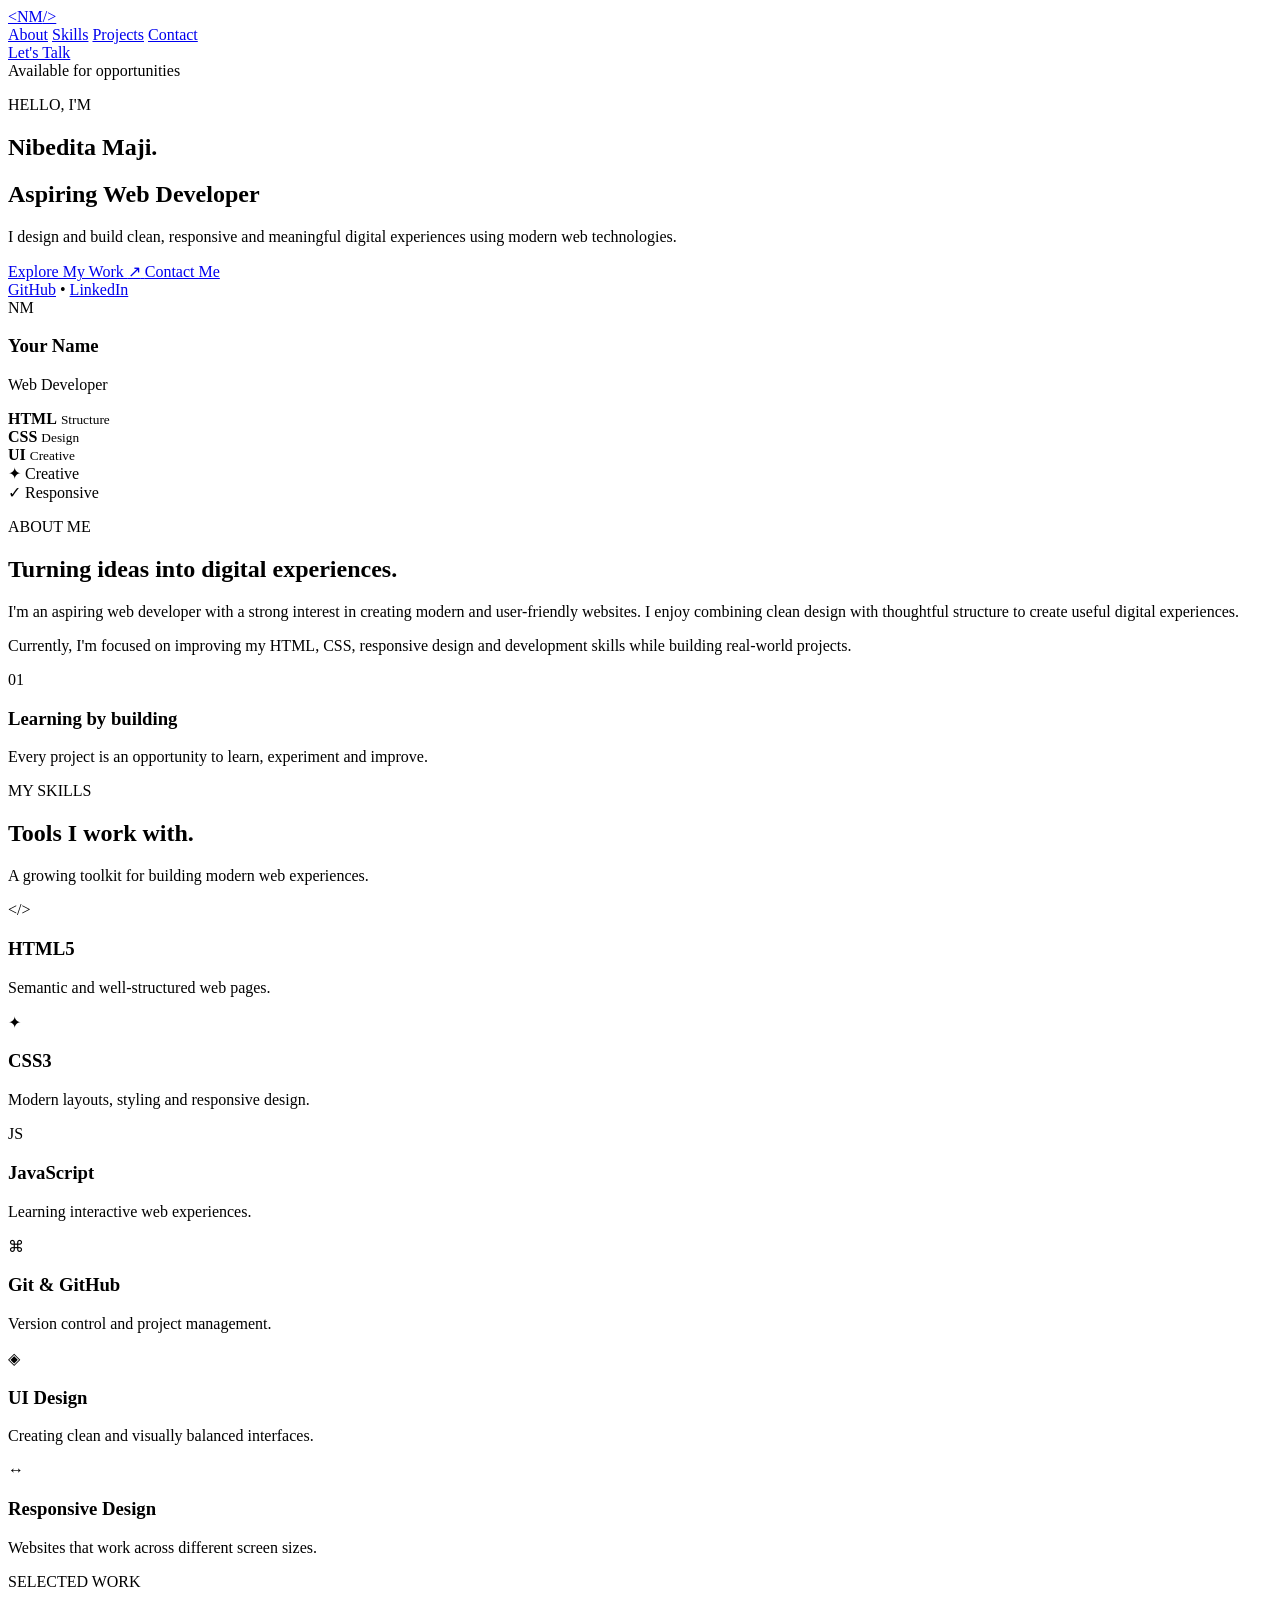
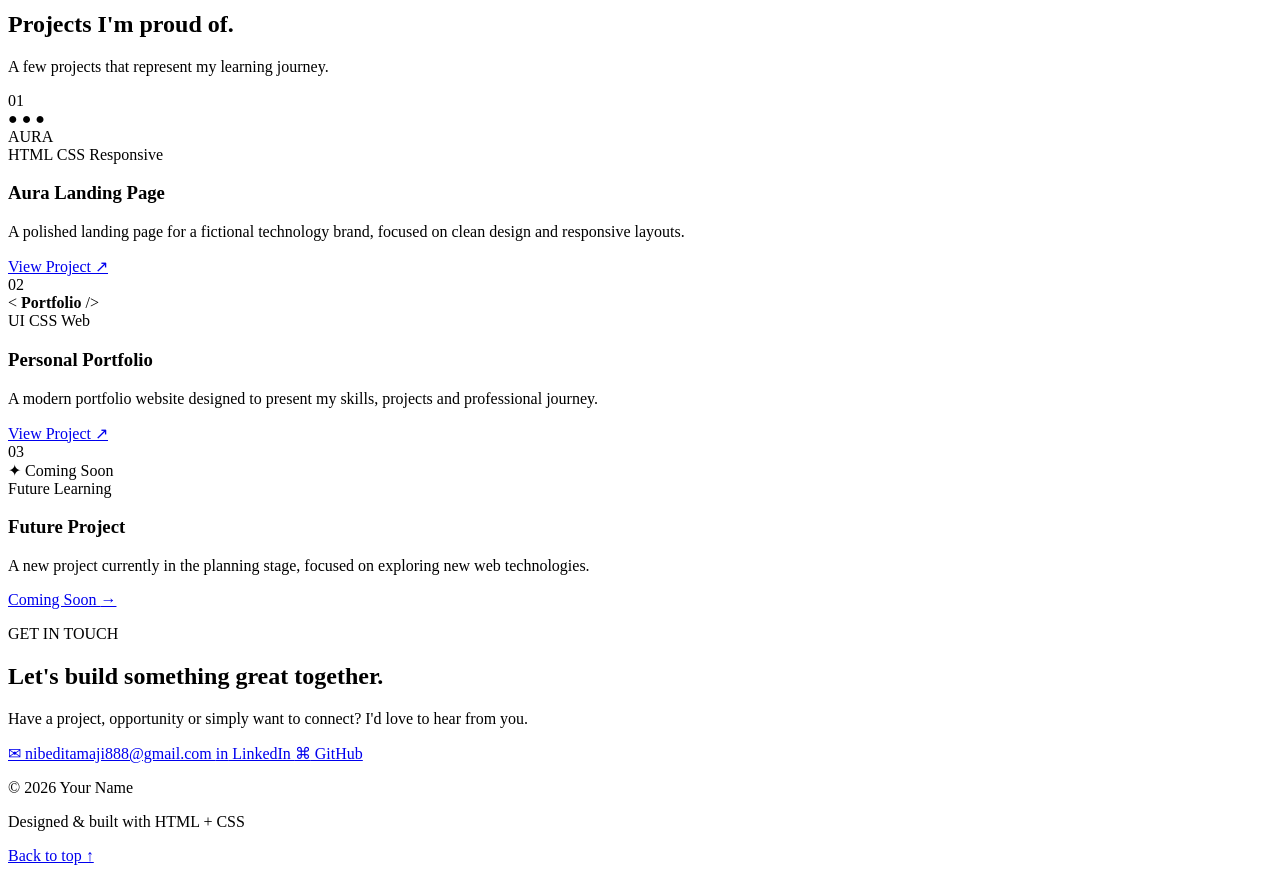
==== task 2/index.html @ 605a06db "Add initial HTML structure for portfolio website This HTML file serves as a personal portfolio websi" ====
<!DOCTYPE html>
<html lang="en">
<head>
    <meta charset="UTF-8">
    <meta name="viewport" content="width=device-width, initial-scale=1.0">

    <title>Your Name | Web Developer</title>

    <link rel="preconnect" href="https://fonts.googleapis.com">
    <link rel="preconnect" href="https://fonts.gstatic.com" crossorigin>
    <link href="https://fonts.googleapis.com/css2?family=Inter:wght@400;500;600;700;800&display=swap" rel="stylesheet">

    <link rel="stylesheet" href="styles.css">
</head>

<body>

    <!-- Navigation -->
    <header class="navbar">
        <div class="container nav-container">

            <a href="#home" class="logo">
                <span>&lt;</span>NM<span>/&gt;</span>
            </a>

            <nav class="nav-links">
                <a href="#about">About</a>
                <a href="#skills">Skills</a>
                <a href="#projects">Projects</a>
                <a href="#contact">Contact</a>
            </nav>

            <a href="#contact" class="nav-contact">Let's Talk</a>

        </div>
    </header>


    <!-- Hero -->
    <main>

        <section id="home" class="hero">
            <div class="hero-glow"></div>

            <div class="container hero-container">

                <div class="hero-text">

                    <div class="availability">
                        <span class="status-dot"></span>
                        Available for opportunities
                    </div>

                    <p class="eyebrow">HELLO, I'M</p>

                    <h1>
                        Nibedita <span>Maji.</span>
                    </h1>

                    <h2>
                        Aspiring Web Developer
                    </h2>

                    <p class="hero-description">
                        I design and build clean, responsive and meaningful
                        digital experiences using modern web technologies.
                    </p>

                    <div class="hero-buttons">
                        <a href="#projects" class="btn primary-btn">
                            Explore My Work
                            <span>↗</span>
                        </a>

                        <a href="#contact" class="btn secondary-btn">
                            Contact Me
                        </a>
                    </div>

                    <div class="social-links">
                        <a href="#" aria-label="GitHub">GitHub</a>
                        <span>•</span>
                        <a href="#" aria-label="LinkedIn">LinkedIn</a>
                    </div>

                </div>


                <!-- Profile Card -->
                <div class="hero-visual">

                    <div class="profile-card">

                        <div class="profile-top">
                            <span class="window-dot"></span>
                            <span class="window-dot"></span>
                            <span class="window-dot"></span>
                        </div>

                        <div class="profile-avatar">
                            NM
                        </div>

                        <h3>Your Name</h3>

                        <p>Web Developer</p>

                        <div class="profile-line"></div>

                        <div class="profile-stats">
                            <div>
                                <strong>HTML</strong>
                                <small>Structure</small>
                            </div>

                            <div>
                                <strong>CSS</strong>
                                <small>Design</small>
                            </div>

                            <div>
                                <strong>UI</strong>
                                <small>Creative</small>
                            </div>
                        </div>

                    </div>

                    <div class="floating-card card-one">
                        <span>✦</span>
                        Creative
                    </div>

                    <div class="floating-card card-two">
                        <span>✓</span>
                        Responsive
                    </div>

                </div>

            </div>
        </section>


        <!-- About -->
        <section id="about" class="section">
            <div class="container">

                <div class="section-heading">
                    <p class="eyebrow">ABOUT ME</p>
                    <h2>Turning ideas into <span>digital experiences.</span></h2>
                </div>

                <div class="about-grid">

                    <div class="about-text">
                        <p>
                            I'm an aspiring web developer with a strong interest
                            in creating modern and user-friendly websites.
                            I enjoy combining clean design with thoughtful
                            structure to create useful digital experiences.
                        </p>

                        <p>
                            Currently, I'm focused on improving my HTML, CSS,
                            responsive design and development skills while
                            building real-world projects.
                        </p>
                    </div>

                    <div class="about-highlight">

                        <div class="highlight-number">01</div>

                        <div>
                            <h3>Learning by building</h3>
                            <p>
                                Every project is an opportunity to learn,
                                experiment and improve.
                            </p>
                        </div>

                    </div>

                </div>

            </div>
        </section>


        <!-- Skills -->
        <section id="skills" class="section skills-section">
            <div class="container">

                <div class="section-heading center">
                    <p class="eyebrow">MY SKILLS</p>
                    <h2>Tools I <span>work with.</span></h2>
                    <p>
                        A growing toolkit for building modern web experiences.
                    </p>
                </div>

                <div class="skills-grid">

                    <div class="skill-card">
                        <div class="skill-icon html-icon">&lt;/&gt;</div>
                        <h3>HTML5</h3>
                        <p>Semantic and well-structured web pages.</p>
                    </div>

                    <div class="skill-card">
                        <div class="skill-icon css-icon">✦</div>
                        <h3>CSS3</h3>
                        <p>Modern layouts, styling and responsive design.</p>
                    </div>

                    <div class="skill-card">
                        <div class="skill-icon js-icon">JS</div>
                        <h3>JavaScript</h3>
                        <p>Learning interactive web experiences.</p>
                    </div>

                    <div class="skill-card">
                        <div class="skill-icon git-icon">⌘</div>
                        <h3>Git & GitHub</h3>
                        <p>Version control and project management.</p>
                    </div>

                    <div class="skill-card">
                        <div class="skill-icon ui-icon">◈</div>
                        <h3>UI Design</h3>
                        <p>Creating clean and visually balanced interfaces.</p>
                    </div>

                    <div class="skill-card">
                        <div class="skill-icon responsive-icon">↔</div>
                        <h3>Responsive Design</h3>
                        <p>Websites that work across different screen sizes.</p>
                    </div>

                </div>

            </div>
        </section>


        <!-- Projects -->
        <section id="projects" class="section">
            <div class="container">

                <div class="section-heading project-heading">
                    <div>
                        <p class="eyebrow">SELECTED WORK</p>
                        <h2>Projects I'm <span>proud of.</span></h2>
                    </div>

                    <p>
                        A few projects that represent my learning journey.
                    </p>
                </div>


                <div class="projects-grid">

                    <!-- Project 1 -->
                    <article class="project-card">

                        <div class="project-visual project-purple">
                            <span class="project-label">01</span>

                            <div class="mini-browser">
                                <div class="mini-dots">
                                    ● ● ●
                                </div>
                                <div class="mini-content">
                                    AURA
                                </div>
                            </div>
                        </div>

                        <div class="project-content">
                            <div class="project-meta">
                                <span>HTML</span>
                                <span>CSS</span>
                                <span>Responsive</span>
                            </div>

                            <h3>Aura Landing Page</h3>

                            <p>
                                A polished landing page for a fictional
                                technology brand, focused on clean design
                                and responsive layouts.
                            </p>

                            <a href="#" class="project-link">
                                View Project <span>↗</span>
                            </a>
                        </div>

                    </article>


                    <!-- Project 2 -->
                    <article class="project-card">

                        <div class="project-visual project-blue">
                            <span class="project-label">02</span>

                            <div class="code-window">
                                <span>&lt;</span>
                                <strong>Portfolio</strong>
                                <span>/&gt;</span>
                            </div>
                        </div>

                        <div class="project-content">
                            <div class="project-meta">
                                <span>UI</span>
                                <span>CSS</span>
                                <span>Web</span>
                            </div>

                            <h3>Personal Portfolio</h3>

                            <p>
                                A modern portfolio website designed to present
                                my skills, projects and professional journey.
                            </p>

                            <a href="#" class="project-link">
                                View Project <span>↗</span>
                            </a>
                        </div>

                    </article>


                    <!-- Project 3 -->
                    <article class="project-card">

                        <div class="project-visual project-green">
                            <span class="project-label">03</span>

                            <div class="future-project">
                                <span>✦</span>
                                Coming Soon
                            </div>
                        </div>

                        <div class="project-content">
                            <div class="project-meta">
                                <span>Future</span>
                                <span>Learning</span>
                            </div>

                            <h3>Future Project</h3>

                            <p>
                                A new project currently in the planning stage,
                                focused on exploring new web technologies.
                            </p>

                            <a href="#" class="project-link">
                                Coming Soon <span>→</span>
                            </a>
                        </div>

                    </article>

                </div>

            </div>
        </section>


        <!-- Contact -->
        <section id="contact" class="contact-section">
            <div class="container">

                <div class="contact-card">

                    <div>
                        <p class="eyebrow">GET IN TOUCH</p>

                        <h2>
                            Let's build something
                            <span>great together.</span>
                        </h2>

                        <p>
                            Have a project, opportunity or simply want to
                            connect? I'd love to hear from you.
                        </p>
                    </div>

                    <div class="contact-details">

                        <a href="mailto:nibeditamaji888@gmail.com">
                            <span>✉</span>
                            nibeditamaji888@gmail.com
                        </a>

                        <a href="#" target="_blank">
                            <span>in</span>
                            LinkedIn
                        </a>

                        <a href="#" target="_blank">
                            <span>⌘</span>
                            GitHub
                        </a>

                    </div>

                </div>

            </div>
        </section>

    </main>


    <!-- Footer -->
    <footer class="footer">
        <div class="container footer-content">

            <p>
                © 2026 Your Name
            </p>

            <p>
                Designed & built with HTML + CSS
            </p>

            <a href="#home">
                Back to top ↑
            </a>

        </div>
    </footer>

</body>
</html>
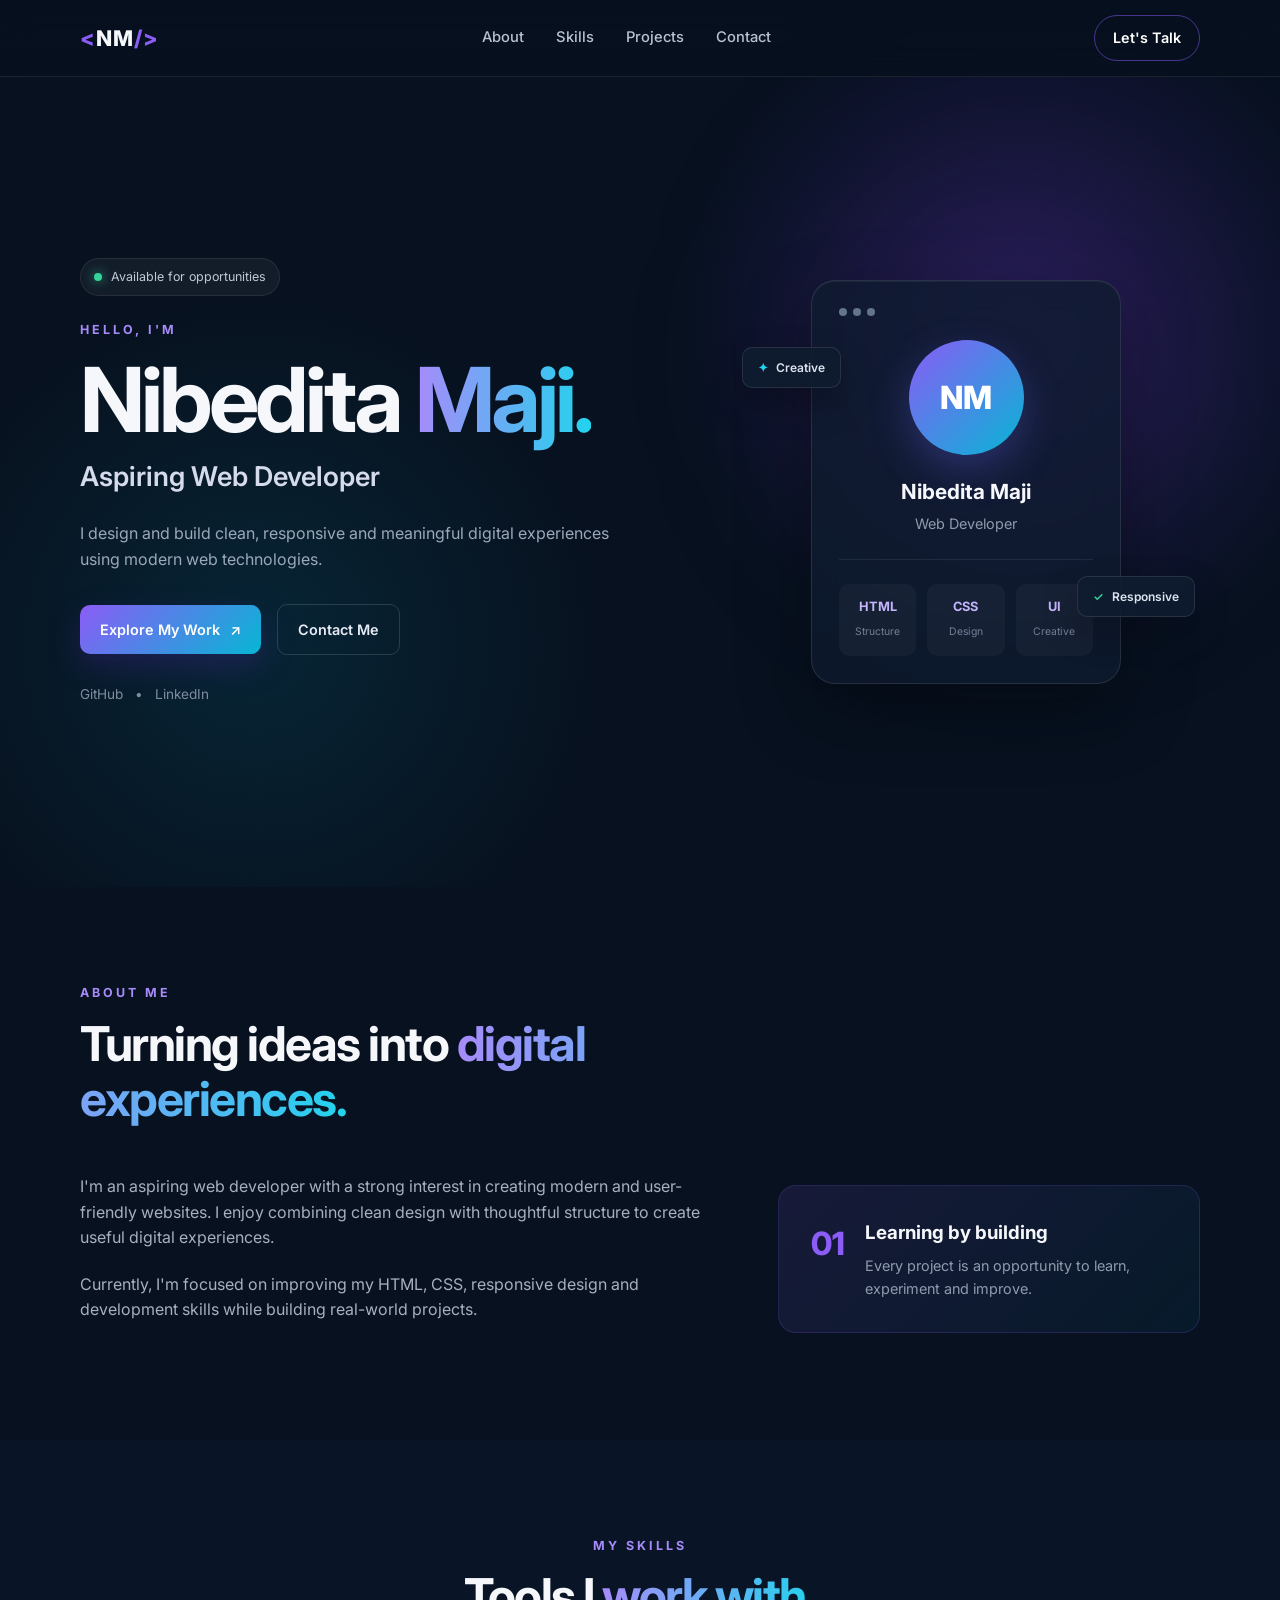
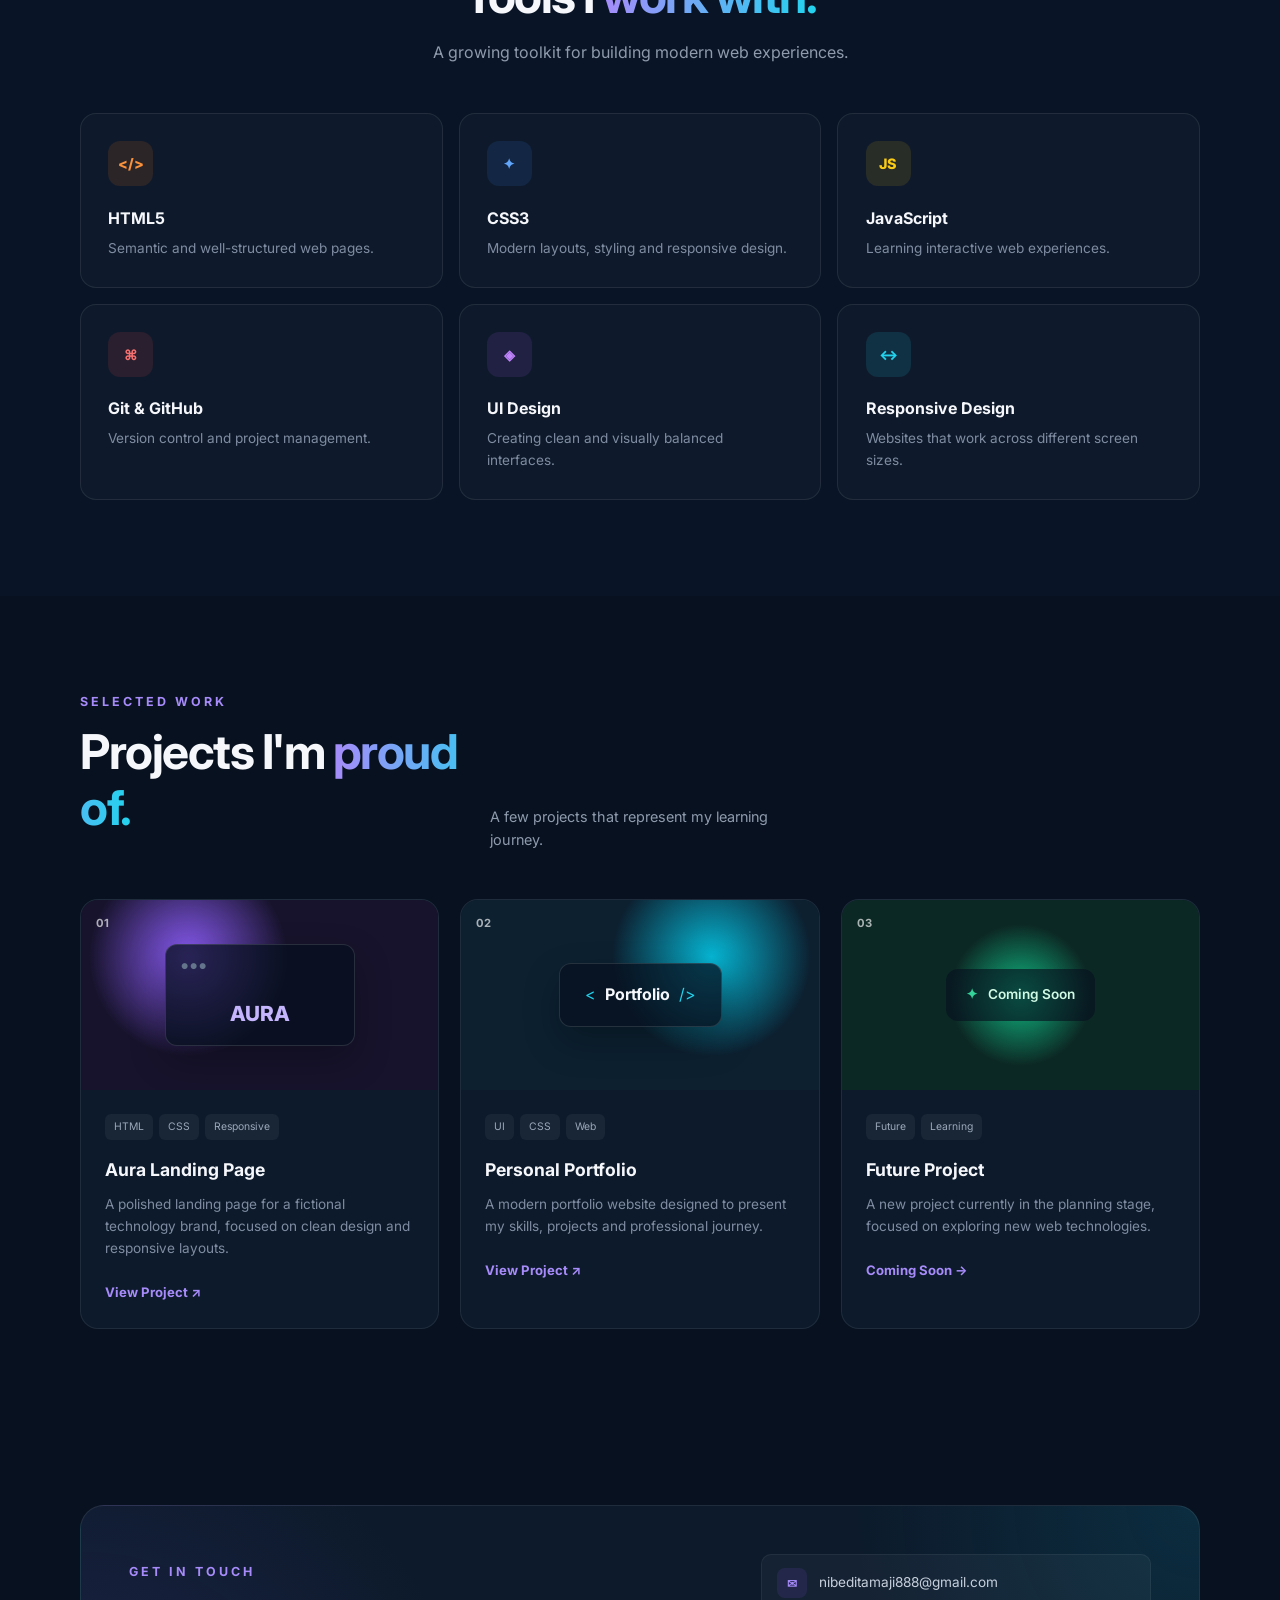
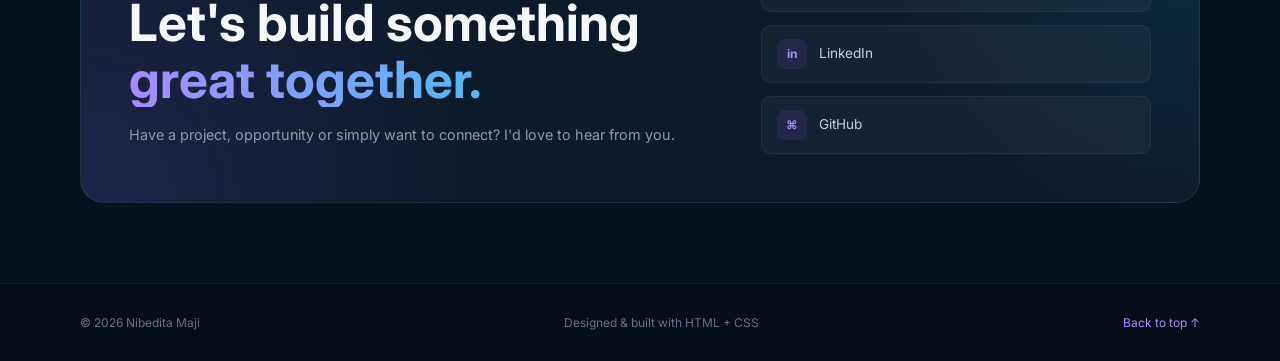
==== commit 0ad7cff8: "Update personal information in index.html" ====
--- a/task 2/index.html
+++ b/task 2/index.html
@@ -4,7 +4,7 @@
     <meta charset="UTF-8">
     <meta name="viewport" content="width=device-width, initial-scale=1.0">
 
-    <title>Your Name | Web Developer</title>
+    <title>Nibedita Maji | Web Developer</title>
 
     <link rel="preconnect" href="https://fonts.googleapis.com">
     <link rel="preconnect" href="https://fonts.gstatic.com" crossorigin>
@@ -77,10 +77,22 @@
                         </a>
                     </div>
 
-                    <div class="social-links">
-                        <a href="#" aria-label="GitHub">GitHub</a>
-                        <span>•</span>
-                        <a href="#" aria-label="LinkedIn">LinkedIn</a>
+                    <div class="social-links"> 
+                       <a href="https://github.com/Nibedita888/Nibedita-Maji" 
+                          target="_blank" 
+                          rel="noopener noreferrer" 
+                          aria-label="GitHub">
+                          GitHub
+                        </a> 
+
+                        <span>•</span> 
+
+                        <a href="https://www.linkedin.com/in/nibedita-maji-248890333/" 
+                           target="_blank" 
+                           rel="noopener noreferrer" 
+                           aria-label="LinkedIn">
+                           LinkedIn
+                        </a>
                     </div>
 
                 </div>
@@ -101,7 +113,7 @@
                             NM
                         </div>
 
-                        <h3>Your Name</h3>
+                        <h3>Nibedita Maji</h3>
 
                         <p>Web Developer</p>
 
@@ -401,14 +413,18 @@
                             nibeditamaji888@gmail.com
                         </a>
 
-                        <a href="#" target="_blank">
-                            <span>in</span>
-                            LinkedIn
-                        </a>
-
-                        <a href="#" target="_blank">
-                            <span>⌘</span>
-                            GitHub
+                        <a href="https://www.linkedin.com/in/nibedita-maji-248890333/" 
+                           target="_blank" 
+                           rel="noopener noreferrer"> 
+                           <span>in</span> 
+                           LinkedIn 
+                        </a> 
+
+                        <a href="https://github.com/Nibedita888/Nibedita-Maji" 
+                           target="_blank" 
+                           rel="noopener noreferrer"> 
+                           <span>⌘</span> 
+                           GitHub 
                         </a>
 
                     </div>
@@ -426,7 +442,7 @@
         <div class="container footer-content">
 
             <p>
-                © 2026 Your Name
+                © 2026 Nibedita Maji
             </p>
 
             <p>
@@ -442,3 +458,4 @@
 
 </body>
 </html>
+    
--- a/task 2/styles.css
+++ b/task 2/styles.css
@@ -0,0 +1,1193 @@
+/* ================================
+   RESET & BASIC SETTINGS
+================================ */
+
+* {
+    margin: 0;
+    padding: 0;
+    box-sizing: border-box;
+}
+
+html {
+    scroll-behavior: smooth;
+}
+
+body {
+    font-family: "Inter", sans-serif;
+    background: #07111f;
+    color: #f5f7fb;
+    line-height: 1.6;
+    overflow-x: hidden;
+}
+
+a {
+    text-decoration: none;
+    color: inherit;
+}
+
+.container {
+    width: min(1120px, 90%);
+    margin: 0 auto;
+}
+
+
+/* ================================
+   NAVIGATION
+================================ */
+
+.navbar {
+    position: sticky;
+    top: 0;
+    z-index: 1000;
+
+    background: rgba(7, 17, 31, 0.82);
+    backdrop-filter: blur(16px);
+
+    border-bottom: 1px solid rgba(255, 255, 255, 0.08);
+}
+
+.nav-container {
+    min-height: 76px;
+
+    display: flex;
+    align-items: center;
+    justify-content: space-between;
+
+    gap: 2rem;
+}
+
+.logo {
+    font-size: 1.35rem;
+    font-weight: 800;
+    letter-spacing: 1px;
+}
+
+.logo span {
+    color: #8b5cf6;
+}
+
+.nav-links {
+    display: flex;
+    align-items: center;
+    gap: 2rem;
+}
+
+.nav-links a {
+    color: #b8c2d1;
+    font-size: 0.92rem;
+    font-weight: 500;
+
+    transition: 0.3s ease;
+}
+
+.nav-links a:hover {
+    color: #ffffff;
+}
+
+.nav-contact {
+    padding: 10px 18px;
+
+    border: 1px solid rgba(139, 92, 246, 0.5);
+    border-radius: 999px;
+
+    color: #ffffff;
+    font-size: 0.9rem;
+    font-weight: 600;
+
+    transition: 0.3s ease;
+}
+
+.nav-contact:hover {
+    background: #8b5cf6;
+    border-color: #8b5cf6;
+    transform: translateY(-2px);
+}
+
+
+/* ================================
+   HERO SECTION
+================================ */
+
+.hero {
+    position: relative;
+    min-height: 90vh;
+
+    display: flex;
+    align-items: center;
+
+    padding: 6rem 0;
+
+    background:
+        radial-gradient(circle at 80% 30%, rgba(91, 33, 182, 0.25), transparent 30%),
+        radial-gradient(circle at 20% 70%, rgba(6, 182, 212, 0.12), transparent 30%);
+}
+
+.hero-glow {
+    position: absolute;
+
+    width: 400px;
+    height: 400px;
+
+    top: 10%;
+    right: 5%;
+
+    background: rgba(139, 92, 246, 0.12);
+    filter: blur(100px);
+
+    border-radius: 50%;
+
+    pointer-events: none;
+}
+
+.hero-container {
+    position: relative;
+    z-index: 2;
+
+    display: grid;
+    grid-template-columns: 1.1fr 0.9fr;
+
+    align-items: center;
+
+    gap: 5rem;
+}
+
+.hero-text {
+    max-width: 650px;
+}
+
+
+/* Availability */
+
+.availability {
+    display: inline-flex;
+    align-items: center;
+    gap: 9px;
+
+    padding: 8px 13px;
+
+    margin-bottom: 1.5rem;
+
+    background: rgba(255, 255, 255, 0.05);
+
+    border: 1px solid rgba(255, 255, 255, 0.08);
+
+    border-radius: 999px;
+
+    color: #bfc8d6;
+    font-size: 0.78rem;
+}
+
+.status-dot {
+    width: 8px;
+    height: 8px;
+
+    background: #34d399;
+    border-radius: 50%;
+
+    box-shadow: 0 0 12px rgba(52, 211, 153, 0.8);
+}
+
+
+/* Small headings */
+
+.eyebrow {
+    margin-bottom: 0.8rem;
+
+    color: #a78bfa;
+
+    font-size: 0.78rem;
+    font-weight: 700;
+
+    letter-spacing: 3px;
+}
+
+
+/* Hero title */
+
+.hero h1 {
+    margin-bottom: 0.5rem;
+
+    font-size: clamp(3rem, 7vw, 5.8rem);
+    line-height: 1.05;
+
+    letter-spacing: -4px;
+}
+
+.hero h1 span {
+    background: linear-gradient(90deg, #a78bfa, #22d3ee);
+
+    -webkit-background-clip: text;
+    -webkit-text-fill-color: transparent;
+}
+
+.hero h2 {
+    margin-bottom: 1.4rem;
+
+    color: #d5dbea;
+
+    font-size: clamp(1.25rem, 3vw, 1.7rem);
+    font-weight: 600;
+}
+
+.hero-description {
+    max-width: 570px;
+
+    margin-bottom: 2rem;
+
+    color: #9ba8ba;
+
+    font-size: 1rem;
+}
+
+
+/* Buttons */
+
+.hero-buttons {
+    display: flex;
+    align-items: center;
+    gap: 1rem;
+
+    margin-bottom: 1.8rem;
+}
+
+.btn {
+    display: inline-flex;
+    align-items: center;
+    justify-content: center;
+    gap: 10px;
+
+    padding: 13px 20px;
+
+    border-radius: 10px;
+
+    font-size: 0.9rem;
+    font-weight: 600;
+
+    transition: 0.3s ease;
+}
+
+.primary-btn {
+    background: linear-gradient(135deg, #8b5cf6, #06b6d4);
+
+    color: white;
+
+    box-shadow: 0 12px 30px rgba(91, 33, 182, 0.25);
+}
+
+.primary-btn:hover {
+    transform: translateY(-3px);
+    box-shadow: 0 18px 35px rgba(91, 33, 182, 0.35);
+}
+
+.secondary-btn {
+    border: 1px solid rgba(255, 255, 255, 0.14);
+
+    color: #e7ebf3;
+}
+
+.secondary-btn:hover {
+    background: rgba(255, 255, 255, 0.06);
+    transform: translateY(-3px);
+}
+
+
+/* Social links */
+
+.social-links {
+    display: flex;
+    align-items: center;
+    gap: 12px;
+
+    color: #7f8ca1;
+
+    font-size: 0.85rem;
+}
+
+.social-links a {
+    transition: 0.3s ease;
+}
+
+.social-links a:hover {
+    color: #a78bfa;
+}
+
+
+/* ================================
+   PROFILE CARD
+================================ */
+
+.hero-visual {
+    position: relative;
+
+    min-height: 430px;
+
+    display: flex;
+    align-items: center;
+    justify-content: center;
+}
+
+.profile-card {
+    width: 310px;
+
+    padding: 1.7rem;
+
+    background: rgba(15, 28, 47, 0.78);
+
+    border: 1px solid rgba(255, 255, 255, 0.1);
+
+    border-radius: 24px;
+
+    text-align: center;
+
+    box-shadow:
+        0 25px 70px rgba(0, 0, 0, 0.35),
+        inset 0 1px 0 rgba(255, 255, 255, 0.05);
+
+    backdrop-filter: blur(15px);
+}
+
+.profile-top {
+    display: flex;
+    gap: 6px;
+
+    margin-bottom: 1.5rem;
+}
+
+.window-dot {
+    width: 8px;
+    height: 8px;
+
+    background: #64748b;
+
+    border-radius: 50%;
+}
+
+.profile-avatar {
+    width: 115px;
+    height: 115px;
+
+    margin: 0 auto 1.2rem;
+
+    display: flex;
+    align-items: center;
+    justify-content: center;
+
+    background: linear-gradient(135deg, #8b5cf6, #06b6d4);
+
+    border-radius: 50%;
+
+    color: white;
+
+    font-size: 2rem;
+    font-weight: 800;
+
+    box-shadow: 0 15px 40px rgba(99, 102, 241, 0.3);
+}
+
+.profile-card h3 {
+    margin-bottom: 0.25rem;
+
+    font-size: 1.3rem;
+}
+
+.profile-card > p {
+    color: #8f9bad;
+    font-size: 0.9rem;
+}
+
+.profile-line {
+    height: 1px;
+
+    margin: 1.5rem 0;
+
+    background: rgba(255, 255, 255, 0.08);
+}
+
+.profile-stats {
+    display: grid;
+    grid-template-columns: repeat(3, 1fr);
+    gap: 0.7rem;
+}
+
+.profile-stats div {
+    padding: 0.8rem 0.4rem;
+
+    background: rgba(255, 255, 255, 0.035);
+
+    border-radius: 10px;
+}
+
+.profile-stats strong {
+    display: block;
+
+    color: #c4b5fd;
+
+    font-size: 0.8rem;
+}
+
+.profile-stats small {
+    color: #718096;
+    font-size: 0.65rem;
+}
+
+
+/* Floating cards */
+
+.floating-card {
+    position: absolute;
+
+    padding: 10px 15px;
+
+    background: rgba(15, 28, 47, 0.9);
+
+    border: 1px solid rgba(255, 255, 255, 0.1);
+
+    border-radius: 10px;
+
+    color: #dce4ef;
+
+    font-size: 0.75rem;
+    font-weight: 600;
+
+    box-shadow: 0 15px 35px rgba(0, 0, 0, 0.25);
+}
+
+.floating-card span {
+    color: #22d3ee;
+    margin-right: 5px;
+}
+
+.card-one {
+    top: 80px;
+    left: 10px;
+}
+
+.card-two {
+    right: 5px;
+    bottom: 80px;
+}
+
+.card-two span {
+    color: #34d399;
+}
+
+
+/* ================================
+   GENERAL SECTIONS
+================================ */
+
+.section {
+    padding: 6rem 0;
+}
+
+.section-heading {
+    max-width: 700px;
+    margin-bottom: 3rem;
+}
+
+.section-heading.center {
+    text-align: center;
+    margin-left: auto;
+    margin-right: auto;
+}
+
+.section-heading h2 {
+    margin-bottom: 1rem;
+
+    font-size: clamp(2rem, 4vw, 3rem);
+    line-height: 1.15;
+
+    letter-spacing: -1.5px;
+}
+
+.section-heading h2 span {
+    background: linear-gradient(90deg, #a78bfa, #22d3ee);
+
+    -webkit-background-clip: text;
+    -webkit-text-fill-color: transparent;
+}
+
+.section-heading > p:last-child {
+    color: #8f9bad;
+}
+
+
+/* ================================
+   ABOUT
+================================ */
+
+.about-grid {
+    display: grid;
+    grid-template-columns: 1.2fr 0.8fr;
+
+    gap: 4rem;
+
+    align-items: center;
+}
+
+.about-text p {
+    margin-bottom: 1.3rem;
+
+    color: #a5b0c0;
+
+    font-size: 1rem;
+}
+
+.about-highlight {
+    display: flex;
+    gap: 1.3rem;
+
+    padding: 2rem;
+
+    background:
+        linear-gradient(
+            135deg,
+            rgba(139, 92, 246, 0.12),
+            rgba(6, 182, 212, 0.06)
+        );
+
+    border: 1px solid rgba(139, 92, 246, 0.18);
+
+    border-radius: 18px;
+}
+
+.highlight-number {
+    color: #8b5cf6;
+
+    font-size: 2rem;
+    font-weight: 800;
+}
+
+.about-highlight h3 {
+    margin-bottom: 0.4rem;
+}
+
+.about-highlight p {
+    color: #8f9bad;
+    font-size: 0.9rem;
+}
+
+
+/* ================================
+   SKILLS
+================================ */
+
+.skills-section {
+    background: #091526;
+}
+
+.skills-grid {
+    display: grid;
+
+    grid-template-columns: repeat(3, 1fr);
+
+    gap: 1rem;
+}
+
+.skill-card {
+    padding: 1.7rem;
+
+    background: rgba(255, 255, 255, 0.025);
+
+    border: 1px solid rgba(255, 255, 255, 0.08);
+
+    border-radius: 16px;
+
+    transition: 0.3s ease;
+}
+
+.skill-card:hover {
+    transform: translateY(-6px);
+
+    border-color: rgba(139, 92, 246, 0.4);
+
+    background: rgba(139, 92, 246, 0.06);
+}
+
+.skill-icon {
+    width: 45px;
+    height: 45px;
+
+    margin-bottom: 1.2rem;
+
+    display: flex;
+    align-items: center;
+    justify-content: center;
+
+    border-radius: 12px;
+
+    font-weight: 800;
+    font-size: 0.9rem;
+}
+
+.html-icon {
+    background: rgba(249, 115, 22, 0.12);
+    color: #fb923c;
+}
+
+.css-icon {
+    background: rgba(59, 130, 246, 0.12);
+    color: #60a5fa;
+}
+
+.js-icon {
+    background: rgba(234, 179, 8, 0.12);
+    color: #facc15;
+}
+
+.git-icon {
+    background: rgba(239, 68, 68, 0.12);
+    color: #f87171;
+}
+
+.ui-icon {
+    background: rgba(168, 85, 247, 0.12);
+    color: #c084fc;
+}
+
+.responsive-icon {
+    background: rgba(34, 211, 238, 0.12);
+    color: #22d3ee;
+}
+
+.skill-card h3 {
+    margin-bottom: 0.4rem;
+
+    font-size: 1rem;
+}
+
+.skill-card p {
+    color: #7f8ca1;
+
+    font-size: 0.85rem;
+}
+
+
+/* ================================
+   PROJECTS
+================================ */
+
+.project-heading {
+    display: flex;
+    justify-content: space-between;
+    align-items: end;
+
+    gap: 2rem;
+}
+
+.project-heading > p {
+    max-width: 300px;
+
+    color: #7f8ca1;
+
+    font-size: 0.9rem;
+}
+
+.projects-grid {
+    display: grid;
+
+    grid-template-columns: repeat(3, 1fr);
+
+    gap: 1.3rem;
+}
+
+.project-card {
+    overflow: hidden;
+
+    background: #0c1a2b;
+
+    border: 1px solid rgba(255, 255, 255, 0.08);
+
+    border-radius: 18px;
+
+    transition: 0.3s ease;
+}
+
+.project-card:hover {
+    transform: translateY(-8px);
+
+    border-color: rgba(139, 92, 246, 0.35);
+
+    box-shadow: 0 20px 45px rgba(0, 0, 0, 0.25);
+}
+
+.project-visual {
+    min-height: 190px;
+
+    position: relative;
+
+    display: flex;
+    align-items: center;
+    justify-content: center;
+
+    overflow: hidden;
+}
+
+.project-purple {
+    background:
+        radial-gradient(circle at 30% 30%, #8b5cf6, transparent 35%),
+        #17132c;
+}
+
+.project-blue {
+    background:
+        radial-gradient(circle at 70% 30%, #06b6d4, transparent 35%),
+        #0c2030;
+}
+
+.project-green {
+    background:
+        radial-gradient(circle at 50% 50%, #10b981, transparent 35%),
+        #0c2824;
+}
+
+.project-label {
+    position: absolute;
+
+    top: 15px;
+    left: 15px;
+
+    color: rgba(255, 255, 255, 0.65);
+
+    font-size: 0.7rem;
+    font-weight: 700;
+}
+
+.mini-browser {
+    width: 190px;
+
+    padding: 15px;
+
+    background: rgba(7, 17, 31, 0.75);
+
+    border: 1px solid rgba(255, 255, 255, 0.12);
+
+    border-radius: 12px;
+
+    box-shadow: 0 15px 35px rgba(0, 0, 0, 0.25);
+}
+
+.mini-dots {
+    color: #64748b;
+
+    font-size: 0.5rem;
+
+    margin-bottom: 1.5rem;
+}
+
+.mini-content {
+    color: #c4b5fd;
+
+    font-size: 1.3rem;
+    font-weight: 800;
+
+    text-align: center;
+}
+
+.code-window {
+    padding: 18px 25px;
+
+    background: rgba(7, 17, 31, 0.75);
+
+    border: 1px solid rgba(255, 255, 255, 0.12);
+
+    border-radius: 12px;
+
+    color: #22d3ee;
+
+    box-shadow: 0 15px 35px rgba(0, 0, 0, 0.25);
+}
+
+.code-window strong {
+    margin: 0 5px;
+
+    color: #f5f7fb;
+}
+
+.future-project {
+    padding: 15px 20px;
+
+    background: rgba(7, 17, 31, 0.65);
+
+    border-radius: 12px;
+
+    color: #d1fae5;
+
+    font-size: 0.85rem;
+    font-weight: 600;
+}
+
+.future-project span {
+    color: #34d399;
+    margin-right: 7px;
+}
+
+.project-content {
+    padding: 1.5rem;
+}
+
+.project-meta {
+    display: flex;
+    flex-wrap: wrap;
+    gap: 6px;
+
+    margin-bottom: 1rem;
+}
+
+.project-meta span {
+    padding: 5px 9px;
+
+    background: rgba(255, 255, 255, 0.05);
+
+    border-radius: 6px;
+
+    color: #9ba8ba;
+
+    font-size: 0.65rem;
+}
+
+.project-content h3 {
+    margin-bottom: 0.6rem;
+
+    font-size: 1.1rem;
+}
+
+.project-content p {
+    margin-bottom: 1.2rem;
+
+    color: #7f8ca1;
+
+    font-size: 0.85rem;
+}
+
+.project-link {
+    color: #a78bfa;
+
+    font-size: 0.82rem;
+    font-weight: 700;
+
+    transition: 0.3s ease;
+}
+
+.project-link:hover {
+    color: #22d3ee;
+}
+
+
+/* ================================
+   CONTACT
+================================ */
+
+.contact-section {
+    padding: 5rem 0;
+}
+
+.contact-card {
+    display: grid;
+
+    grid-template-columns: 1.2fr 0.8fr;
+
+    gap: 3rem;
+
+    align-items: center;
+
+    padding: 3rem;
+
+    background:
+        radial-gradient(
+            circle at 100% 0%,
+            rgba(6, 182, 212, 0.12),
+            transparent 30%
+        ),
+        radial-gradient(
+            circle at 0% 100%,
+            rgba(139, 92, 246, 0.15),
+            transparent 35%
+        ),
+        #0c1a2b;
+
+    border: 1px solid rgba(255, 255, 255, 0.08);
+
+    border-radius: 24px;
+}
+
+.contact-card h2 {
+    max-width: 600px;
+
+    margin-bottom: 1rem;
+
+    font-size: clamp(2rem, 4vw, 3.2rem);
+
+    line-height: 1.1;
+}
+
+.contact-card h2 span {
+    display: block;
+
+    background: linear-gradient(90deg, #a78bfa, #22d3ee);
+
+    -webkit-background-clip: text;
+    -webkit-text-fill-color: transparent;
+}
+
+.contact-card > div:first-child > p:last-child {
+    max-width: 550px;
+
+    color: #8f9bad;
+
+    font-size: 0.9rem;
+}
+
+.contact-details {
+    display: flex;
+    flex-direction: column;
+    gap: 0.8rem;
+}
+
+.contact-details a {
+    display: flex;
+    align-items: center;
+    gap: 12px;
+
+    padding: 13px 15px;
+
+    background: rgba(255, 255, 255, 0.04);
+
+    border: 1px solid rgba(255, 255, 255, 0.06);
+
+    border-radius: 10px;
+
+    color: #c7d0dc;
+
+    font-size: 0.85rem;
+
+    transition: 0.3s ease;
+}
+
+.contact-details a:hover {
+    background: rgba(139, 92, 246, 0.1);
+
+    border-color: rgba(139, 92, 246, 0.3);
+
+    transform: translateX(4px);
+}
+
+.contact-details a span {
+    width: 30px;
+    height: 30px;
+
+    display: flex;
+    align-items: center;
+    justify-content: center;
+
+    background: rgba(139, 92, 246, 0.12);
+
+    border-radius: 8px;
+
+    color: #a78bfa;
+
+    font-size: 0.75rem;
+    font-weight: 700;
+}
+
+
+/* ================================
+   FOOTER
+================================ */
+
+.footer {
+    padding: 1.8rem 0;
+
+    border-top: 1px solid rgba(255, 255, 255, 0.07);
+
+    background: #050d18;
+}
+
+.footer-content {
+    display: flex;
+    align-items: center;
+    justify-content: space-between;
+
+    gap: 1rem;
+
+    color: #66758a;
+
+    font-size: 0.75rem;
+}
+
+.footer a {
+    color: #a78bfa;
+
+    transition: 0.3s ease;
+}
+
+.footer a:hover {
+    color: #22d3ee;
+}
+
+
+/* ================================
+   RESPONSIVE - TABLET
+================================ */
+
+@media (max-width: 900px) {
+
+    .hero-container {
+        grid-template-columns: 1fr;
+
+        text-align: center;
+
+        gap: 3rem;
+    }
+
+    .hero-text {
+        margin: 0 auto;
+    }
+
+    .hero-buttons,
+    .social-links {
+        justify-content: center;
+    }
+
+    .hero-visual {
+        min-height: 390px;
+    }
+
+    .about-grid {
+        grid-template-columns: 1fr;
+
+        gap: 2rem;
+    }
+
+    .skills-grid {
+        grid-template-columns: repeat(2, 1fr);
+    }
+
+    .projects-grid {
+        grid-template-columns: 1fr;
+    }
+
+    .project-heading {
+        align-items: start;
+        flex-direction: column;
+    }
+
+    .contact-card {
+        grid-template-columns: 1fr;
+    }
+}
+
+
+/* ================================
+   RESPONSIVE - MOBILE
+================================ */
+
+@media (max-width: 600px) {
+
+    .container {
+        width: min(92%, 520px);
+    }
+
+    .nav-container {
+        min-height: 70px;
+
+        flex-wrap: wrap;
+
+        justify-content: center;
+
+        gap: 0.8rem;
+    }
+
+    .logo {
+        width: 100%;
+
+        text-align: center;
+    }
+
+    .nav-links {
+        gap: 1rem;
+
+        justify-content: center;
+        flex-wrap: wrap;
+    }
+
+    .nav-links a {
+        font-size: 0.78rem;
+    }
+
+    .nav-contact {
+        display: none;
+    }
+
+    .hero {
+        min-height: auto;
+
+        padding: 4rem 0;
+    }
+
+    .hero h1 {
+        font-size: 3rem;
+
+        letter-spacing: -2px;
+    }
+
+    .hero h2 {
+        font-size: 1.2rem;
+    }
+
+    .hero-description {
+        font-size: 0.9rem;
+    }
+
+    .hero-buttons {
+        flex-direction: column;
+    }
+
+    .btn {
+        width: 100%;
+    }
+
+    .hero-visual {
+        min-height: 350px;
+    }
+
+    .profile-card {
+        width: 280px;
+    }
+
+    .card-one {
+        left: 0;
+        top: 55px;
+    }
+
+    .card-two {
+        right: 0;
+        bottom: 55px;
+    }
+
+    .section {
+        padding: 4rem 0;
+    }
+
+    .section-heading h2 {
+        font-size: 2rem;
+    }
+
+    .skills-grid {
+        grid-template-columns: 1fr;
+    }
+
+    .contact-card {
+        padding: 2rem 1.3rem;
+    }
+
+    .contact-card h2 {
+        font-size: 2rem;
+    }
+
+    .footer-content {
+        flex-direction: column;
+
+        text-align: center;
+    }
+}
